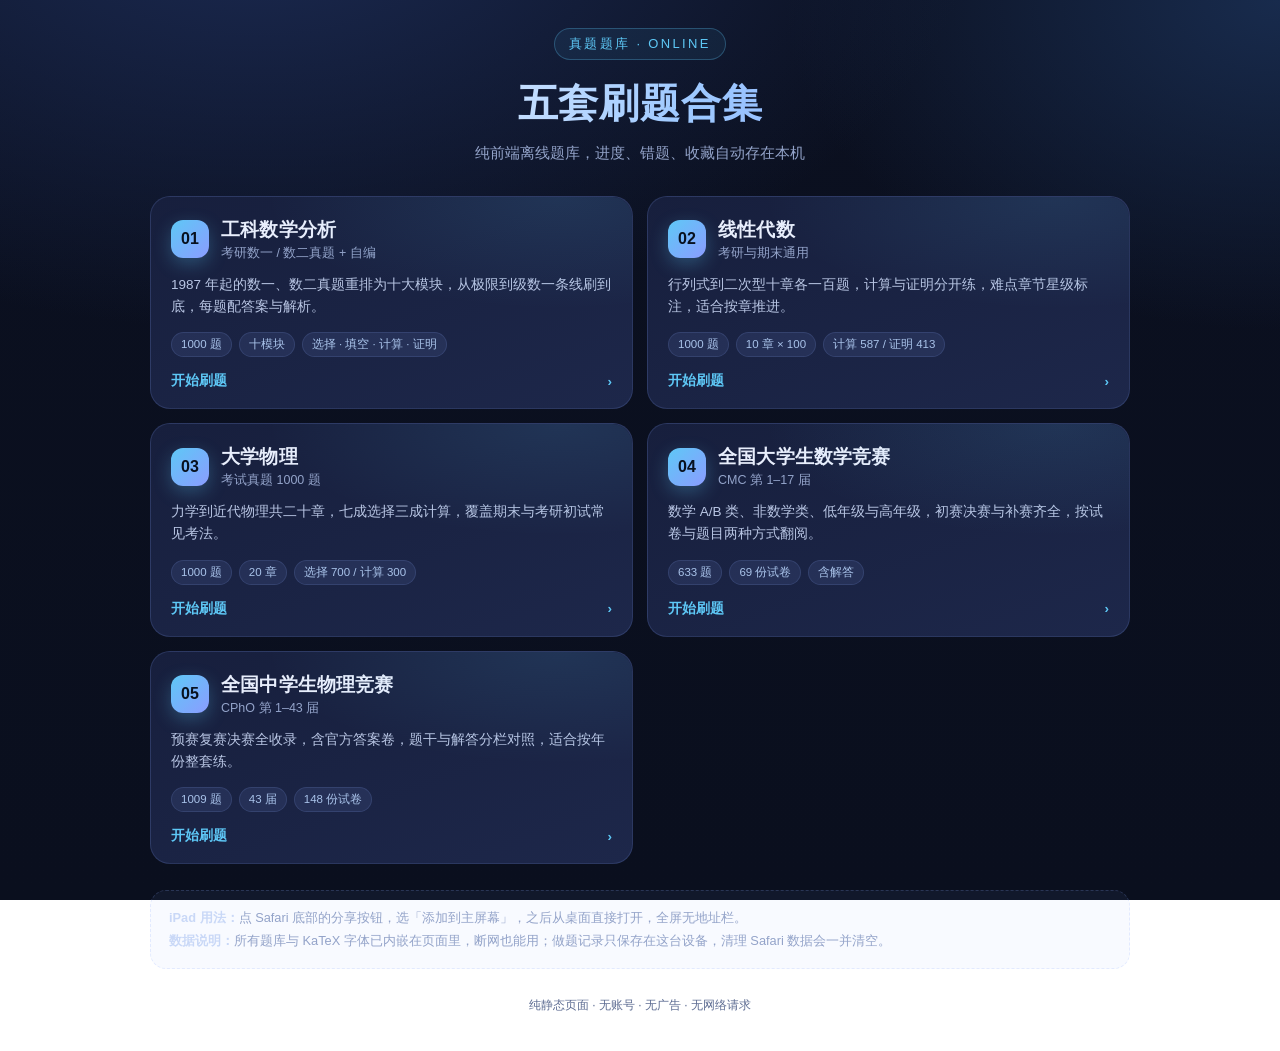
==== index.html @ 08218e35 "五套真题合集：总入口 + 工科数分/线代/大学物理/CMC/CPhO" ====
<!DOCTYPE html>
<html lang="zh-CN">
<head>
<meta charset="UTF-8">
<meta name="viewport" content="width=device-width, initial-scale=1.0, viewport-fit=cover">
<title>真题题库 · 五套刷题合集</title>
<meta name="apple-mobile-web-app-capable" content="yes">
<meta name="apple-mobile-web-app-status-bar-style" content="black-translucent">
<meta name="apple-mobile-web-app-title" content="真题题库">
<meta name="theme-color" content="#0b1020">
<link rel="apple-touch-icon" href="icon-180.png">
<link rel="icon" href="icon-192.png">
<link rel="manifest" href="manifest.webmanifest">
<style>
*{margin:0;padding:0;box-sizing:border-box;-webkit-tap-highlight-color:transparent}
:root{
  --bg:#0b1020; --bg2:#131a33; --card:#171f3d; --card2:#1d274a;
  --line:rgba(140,170,255,.16);
  --txt:#e8eefc; --dim:#93a3c9; --accent:#5ec8f6; --accent2:#8b9cff;
}
html,body{min-height:100%}
body{
  background:radial-gradient(1200px 700px at 20% -10%, #1b2a52 0%, transparent 60%),
             radial-gradient(900px 600px at 100% 0%, #182b4d 0%, transparent 55%),
             linear-gradient(180deg, var(--bg) 0%, #0a0f1e 100%);
  background-attachment:fixed;
  color:var(--txt);
  font-family:-apple-system,BlinkMacSystemFont,"SF Pro SC","PingFang SC","Helvetica Neue","Microsoft YaHei",sans-serif;
  padding:calc(env(safe-area-inset-top) + 28px) 20px calc(env(safe-area-inset-bottom) + 34px);
  -webkit-font-smoothing:antialiased;
}
.wrap{max-width:980px;margin:0 auto}
header{text-align:center;margin-bottom:30px}
.brand{
  display:inline-flex;align-items:center;gap:10px;
  font-size:13px;letter-spacing:.18em;color:var(--accent);
  padding:6px 14px;border:1px solid rgba(94,200,246,.28);border-radius:999px;
  background:rgba(94,200,246,.07);
}
h1{
  font-size:clamp(26px,5.4vw,40px);font-weight:700;letter-spacing:.02em;
  margin:16px 0 10px;
  background:linear-gradient(100deg,#ffffff 10%,#9ec9ff 55%,#7c9cff 100%);
  -webkit-background-clip:text;background-clip:text;-webkit-text-fill-color:transparent;
}
.sub{color:var(--dim);font-size:14.5px;line-height:1.7}
.grid{display:grid;grid-template-columns:1fr;gap:14px;margin-top:26px}
@media (min-width:760px){.grid{grid-template-columns:1fr 1fr}}
.card{
  position:relative;display:block;text-decoration:none;color:inherit;
  background:linear-gradient(160deg,var(--card) 0%,var(--card2) 100%);
  border:1px solid var(--line);border-radius:20px;
  padding:20px 20px 18px;
  transition:transform .16s ease, border-color .16s ease, box-shadow .16s ease;
  overflow:hidden;
}
.card::after{
  content:"";position:absolute;inset:0;border-radius:20px;pointer-events:none;
  background:radial-gradient(420px 160px at 85% 0%,rgba(94,200,246,.13),transparent 70%);
  opacity:.85;
}
.card:active{transform:scale(.975);border-color:rgba(94,200,246,.55)}
.card:focus-visible{outline:2px solid var(--accent);outline-offset:3px}
.top{display:flex;align-items:center;gap:12px;margin-bottom:12px}
.num{
  flex:0 0 auto;width:38px;height:38px;border-radius:12px;
  display:grid;place-items:center;font-weight:700;font-size:16px;
  color:#08111f;background:linear-gradient(135deg,#5ec8f6,#8b9cff);
  box-shadow:0 6px 18px rgba(94,200,246,.28);
}
.name{font-size:18.5px;font-weight:650;letter-spacing:.01em}
.tag{color:var(--dim);font-size:12.5px;margin-top:3px}
.desc{color:#b9c6e4;font-size:13.5px;line-height:1.65;margin-bottom:14px}
.meta{display:flex;flex-wrap:wrap;gap:7px}
.pill{
  font-size:11.5px;color:#a9c3ea;padding:4px 9px;border-radius:999px;
  background:rgba(140,170,255,.1);border:1px solid rgba(140,170,255,.14);
}
.go{
  margin-top:15px;display:flex;align-items:center;justify-content:space-between;
  font-size:13.5px;color:var(--accent);font-weight:600;
}
.arrow{transition:transform .16s ease}
.card:active .arrow{transform:translateX(3px)}
.note{
  margin-top:26px;padding:16px 18px;border-radius:16px;
  background:rgba(140,170,255,.06);border:1px dashed rgba(140,170,255,.2);
  color:var(--dim);font-size:12.8px;line-height:1.75;
}
.note b{color:#c9d8f7;font-weight:600}
footer{text-align:center;color:#5d6c92;font-size:12px;margin-top:26px;line-height:1.8}
</style>
</head>
<body>
<div class="wrap">
  <header>
    <div class="brand">真题题库 · ONLINE</div>
    <h1>五套刷题合集</h1>
    <p class="sub">纯前端离线题库，进度、错题、收藏自动存在本机</p>
  </header>

  <div class="grid">

    <a class="card" href="gongke/">
      <div class="top">
        <div class="num">01</div>
        <div>
          <div class="name">工科数学分析</div>
          <div class="tag">考研数一 / 数二真题 + 自编</div>
        </div>
      </div>
      <div class="desc">1987 年起的数一、数二真题重排为十大模块，从极限到级数一条线刷到底，每题配答案与解析。</div>
      <div class="meta">
        <span class="pill">1000 题</span><span class="pill">十模块</span><span class="pill">选择 · 填空 · 计算 · 证明</span>
      </div>
      <div class="go"><span>开始刷题</span><span class="arrow">›</span></div>
    </a>

    <a class="card" href="linear/">
      <div class="top">
        <div class="num">02</div>
        <div>
          <div class="name">线性代数</div>
          <div class="tag">考研与期末通用</div>
        </div>
      </div>
      <div class="desc">行列式到二次型十章各一百题，计算与证明分开练，难点章节星级标注，适合按章推进。</div>
      <div class="meta">
        <span class="pill">1000 题</span><span class="pill">10 章 × 100</span><span class="pill">计算 587 / 证明 413</span>
      </div>
      <div class="go"><span>开始刷题</span><span class="arrow">›</span></div>
    </a>

    <a class="card" href="physics/">
      <div class="top">
        <div class="num">03</div>
        <div>
          <div class="name">大学物理</div>
          <div class="tag">考试真题 1000 题</div>
        </div>
      </div>
      <div class="desc">力学到近代物理共二十章，七成选择三成计算，覆盖期末与考研初试常见考法。</div>
      <div class="meta">
        <span class="pill">1000 题</span><span class="pill">20 章</span><span class="pill">选择 700 / 计算 300</span>
      </div>
      <div class="go"><span>开始刷题</span><span class="arrow">›</span></div>
    </a>

    <a class="card" href="cmc/">
      <div class="top">
        <div class="num">04</div>
        <div>
          <div class="name">全国大学生数学竞赛</div>
          <div class="tag">CMC 第 1–17 届</div>
        </div>
      </div>
      <div class="desc">数学 A/B 类、非数学类、低年级与高年级，初赛决赛与补赛齐全，按试卷与题目两种方式翻阅。</div>
      <div class="meta">
        <span class="pill">633 题</span><span class="pill">69 份试卷</span><span class="pill">含解答</span>
      </div>
      <div class="go"><span>开始刷题</span><span class="arrow">›</span></div>
    </a>

    <a class="card" href="cpho/">
      <div class="top">
        <div class="num">05</div>
        <div>
          <div class="name">全国中学生物理竞赛</div>
          <div class="tag">CPhO 第 1–43 届</div>
        </div>
      </div>
      <div class="desc">预赛复赛决赛全收录，含官方答案卷，题干与解答分栏对照，适合按年份整套练。</div>
      <div class="meta">
        <span class="pill">1009 题</span><span class="pill">43 届</span><span class="pill">148 份试卷</span>
      </div>
      <div class="go"><span>开始刷题</span><span class="arrow">›</span></div>
    </a>

  </div>

  <div class="note">
    <b>iPad 用法：</b>点 Safari 底部的分享按钮，选「添加到主屏幕」，之后从桌面直接打开，全屏无地址栏。<br>
    <b>数据说明：</b>所有题库与 KaTeX 字体已内嵌在页面里，断网也能用；做题记录只保存在这台设备，清理 Safari 数据会一并清空。
  </div>

  <footer>纯静态页面 · 无账号 · 无广告 · 无网络请求</footer>
</div>
</body>
</html>
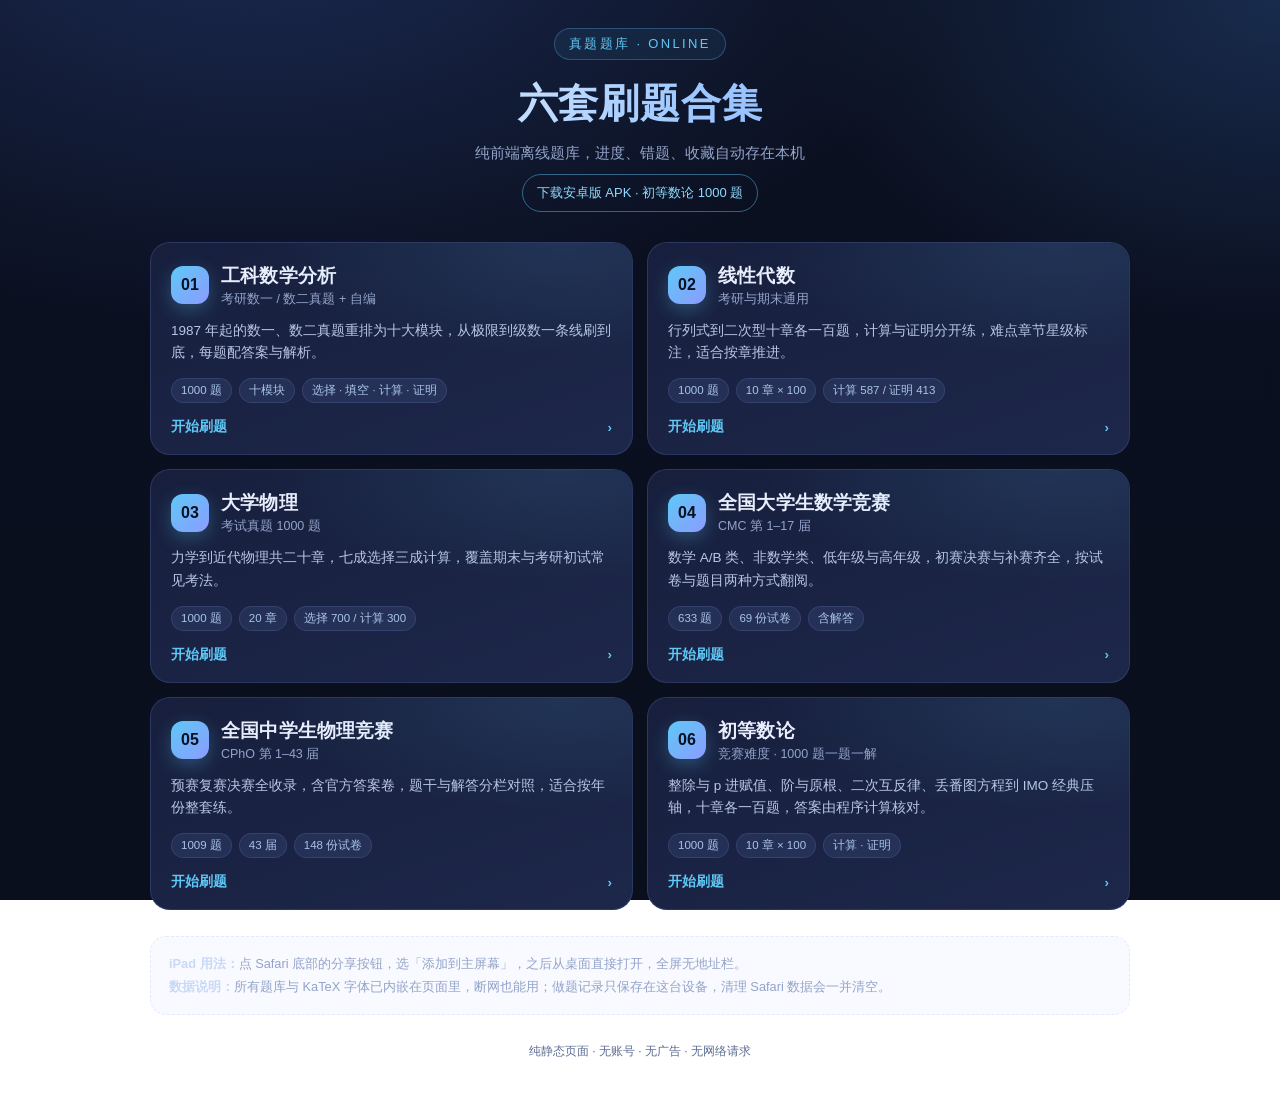
==== commit 59db7598: "六套真题合集：新增初等数论 1000 题（竞赛难度，一题一解）" ====
--- a/index.html
+++ b/index.html
@@ -3,7 +3,7 @@
 <head>
 <meta charset="UTF-8">
 <meta name="viewport" content="width=device-width, initial-scale=1.0, viewport-fit=cover">
-<title>真题题库 · 五套刷题合集</title>
+<title>真题题库 · 六套刷题合集</title>
 <meta name="apple-mobile-web-app-capable" content="yes">
 <meta name="apple-mobile-web-app-status-bar-style" content="black-translucent">
 <meta name="apple-mobile-web-app-title" content="真题题库">
@@ -88,6 +88,12 @@
   color:var(--dim);font-size:12.8px;line-height:1.75;
 }
 .note b{color:#c9d8f7;font-weight:600}
+.dl{margin-top:8px}
+.dl a{
+  display:inline-block;padding:7px 14px;border:1px solid rgba(94,200,246,.45);border-radius:999px;
+  color:#8fdcff;text-decoration:none;font-size:13px;
+}
+.dl a:hover{border-color:var(--accent);color:#c8f1ff}
 footer{text-align:center;color:#5d6c92;font-size:12px;margin-top:26px;line-height:1.8}
 </style>
 </head>
@@ -95,8 +101,9 @@
 <div class="wrap">
   <header>
     <div class="brand">真题题库 · ONLINE</div>
-    <h1>五套刷题合集</h1>
+    <h1>六套刷题合集</h1>
     <p class="sub">纯前端离线题库，进度、错题、收藏自动存在本机</p>
+    <p class="sub dl"><a href="nt/初等数论1000题.apk" download>下载安卓版 APK · 初等数论 1000 题</a></p>
   </header>
 
   <div class="grid">
@@ -172,6 +179,21 @@
       <div class="desc">预赛复赛决赛全收录，含官方答案卷，题干与解答分栏对照，适合按年份整套练。</div>
       <div class="meta">
         <span class="pill">1009 题</span><span class="pill">43 届</span><span class="pill">148 份试卷</span>
+      </div>
+      <div class="go"><span>开始刷题</span><span class="arrow">›</span></div>
+    </a>
+
+    <a class="card" href="nt/">
+      <div class="top">
+        <div class="num">06</div>
+        <div>
+          <div class="name">初等数论</div>
+          <div class="tag">竞赛难度 · 1000 题一题一解</div>
+        </div>
+      </div>
+      <div class="desc">整除与 p 进赋值、阶与原根、二次互反律、丢番图方程到 IMO 经典压轴，十章各一百题，答案由程序计算核对。</div>
+      <div class="meta">
+        <span class="pill">1000 题</span><span class="pill">10 章 × 100</span><span class="pill">计算 · 证明</span>
       </div>
       <div class="go"><span>开始刷题</span><span class="arrow">›</span></div>
     </a>
